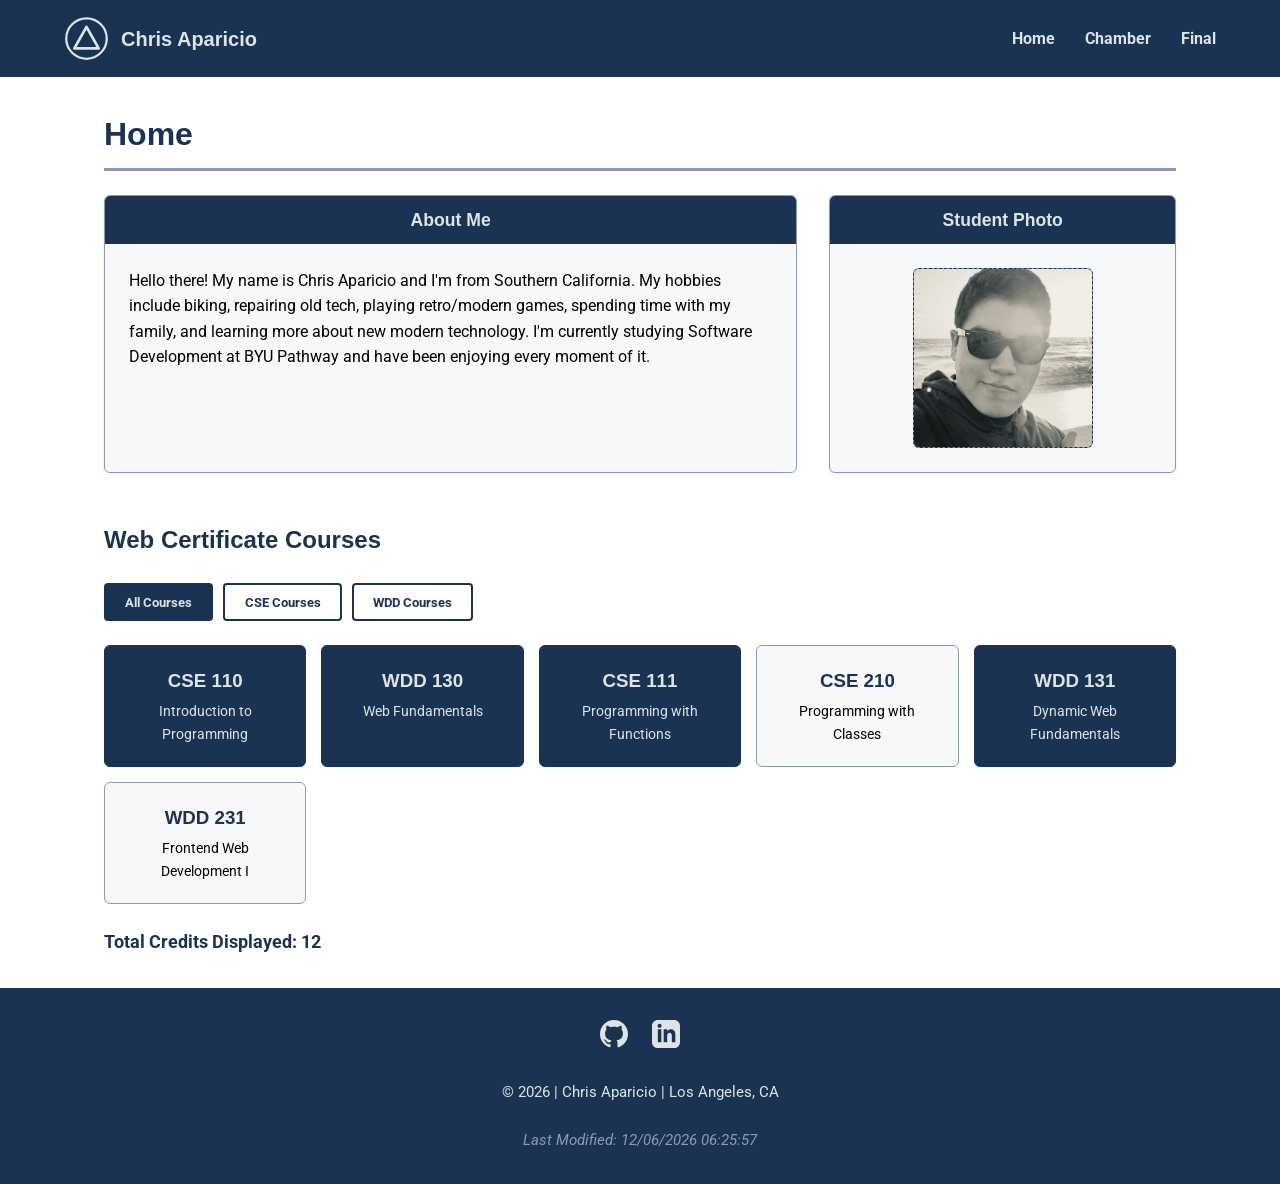
==== index.html @ 40ddac95 "Updated index.html" ====
<!DOCTYPE html>
<html lang="en-US">
<head>
    <meta charset="UTF-8">
    <meta name="viewport" content="width=device-width, initial-scale=1.0">
    <title>Chris Aparicio | WDD231</title>
    <meta name="description" content="Chris Aparicio's homepage for WDD231 Class">
    <meta name="author" content="Chris Aparicio">
    <link rel="preconnect" href="https://fonts.googleapis.com">
    <link rel="preconnect" href="https://fonts.gstatic.com" crossorigin>
    <link href="https://fonts.googleapis.com/css2?family=MerriweatherSans:wght@400;700;900&family=Roboto:wght@400;700&display=swap" rel="stylesheet">
    <link rel="stylesheet" href="styles/index.css">
    <script src="scripts/index.js" defer></script>
</head>
<body>
    <header>
        <div class="logo-area">
            <svg viewBox="0 0 100 100" xmlns="http://www.w3.org/2000/svg">
                <circle cx="50" cy="50" r="45" stroke="currentColor" stroke-width="5" fill="none"/>
                <polygon points="50,24 23,72 77,72" stroke="currentColor" stroke-width="6" fill="none" stroke-linejoin="round" stroke-linecap="round"/>
            </svg>
            <span>Chris Aparicio</span>
        </div>        
        <button class="menu-toggle" aria-label="Toggle Menu" id="menuButton">☰</button>
        <nav id="primaryNav">
            <ul>
                <li><a href="#" class="active">Home</a></li>
                <li><a href="chamber.html">Chamber</a></li>
                <li><a href="final.html">Final</a></li>
            </ul>
        </nav>
    </header>
    <main>
        <h1>Home</h1>        
        <div class="profile-grid">
            <div class="profile-box">
                <div class="box-header">About Me</div>
                <div class="box-content">
                    <p>Hello there! My name is Chris Aparicio and I'm from Southern California. My hobbies include biking, repairing old tech, playing retro/modern games, spending time with my family, and learning more about new modern technology. I'm currently studying Software Development at BYU Pathway and have been enjoying every moment of it.</p>
                </div>
            </div>
            <div class="profile-box">
                <div class="box-header">Student Photo</div>
                <div class="box-content photo-box">
                    <img src="images/profile.jpg" alt="Student Profile Picture" class="profile-photo" width="180" height="180">
                </div>
            </div>
        </div>
        <section class="certificate-section">
            <h2>Web Certificate Courses</h2>
            <div class="filter-buttons">
                <button id="filter-all" class="btn active">All Courses</button>
                <button id="filter-cse" class="btn">CSE Courses</button>
                <button id="filter-wdd" class="btn">WDD Courses</button>
            </div>
            <div id="course-container" class="course-grid"></div>
            <p class="credit-total">Total Credits Displayed: <span id="total-credits">0</span></p>
        </section>
    </main>
    <footer>
        <div class="social-links">
            <a href="https://github.com/ChrisApps10/wdd231" target="_blank" aria-label="GitHub Account">
                <svg viewBox="0 0 24 24" xmlns="http://www.w3.org/2000/svg" fill="currentColor"><path d="M12 0c-6.626 0-12 5.373-12 12 0 5.302 3.438 9.8 8.207 11.387.599.111.793-.261.793-.577v-2.234c-3.338.726-4.033-1.416-4.033-1.416-.546-1.387-1.333-1.756-1.333-1.756-1.089-.745.083-.729.083-.729 1.205.084 1.839 1.237 1.839 1.237 1.07 1.834 2.807 1.304 3.492.997.107-.775.418-1.305.762-1.604-2.665-.305-5.467-1.334-5.467-5.931 0-1.311.469-2.381 1.236-3.221-.124-.303-.535-1.524.117-3.176 0 0 1.008-.322 3.301 1.23.957-.266 1.983-.399 3.003-.404 1.02.005 2.047.138 3.006.404 2.291-1.552 3.297-1.23 3.297-1.23.653 1.653.242 2.874.118 3.176.77.84 1.235 1.911 1.235 3.221 0 4.609-2.807 5.624-5.479 5.921.43.372.823 1.102.823 2.222v3.293c0 .319.192.694.801.576 4.765-1.589 8.199-6.086 8.199-11.386 0-6.627-5.373-12-12-12z"/></svg>
            </a>
            <a href="https://linkedin.com" target="_blank" aria-label="LinkedIn Account">
                <svg viewBox="0 0 24 24" xmlns="http://www.w3.org/2000/svg" fill="currentColor"><path d="M19 0h-14c-2.761 0-5 2.239-5 5v14c0 2.761 2.239 5 5 5h14c2.762 0 5-2.239 5-5v-14c0-2.761-2.238-5-5-5zm-11 19h-3v-11h3v11zm-1.5-12.268c-.966 0-1.75-.79-1.75-1.764s.784-1.764 1.75-1.764 1.75.79 1.75 1.764-.783 1.764-1.75 1.764zm13.5 12.268h-3v-5.604c0-3.368-4-3.113-4 0v5.604h-3v-11h3v1.765c1.396-2.586 7-2.777 7 2.476v6.759z"/></svg>
            </a>
        </div>
        <div class="footer-info">
            <p>&copy; <span id="currentyear"></span> | Chris Aparicio | Los Angeles, CA</p>
        </div>
        <p id="lastModified"></p>
    </footer>
</body>
</html>
---- styles/index.css ----
:root {
    --primary-color: #1B3352;
    --secondary-color: rgba(222, 227, 232, 0.25);
    --text-dark: #000000;
    --text-light: #DEE3E8;
    --accent-color: #8E9AAF;
    --heading-font: 'Merriweather Sans', sans-serif;
    --main-font: 'Roboto', sans-serif;
}

* {
    box-sizing: border-box;
    margin: 0;
    padding: 0;
}

body {
    font-family: var(--main-font);
    color: var(--text-dark);
    background-color: #FFFFFF;
    line-height: 1.6;
    display: flex;
    flex-direction: column;
    min-height: 100vh;
    overflow-x: hidden;
}

h1, h2, h3 {
    font-family: var(--heading-font);
    color: var(--primary-color);
}

h1 { font-weight: 900; }
h2, h3 { font-weight: 700; }

a {
    color: inherit;
    text-decoration: none;
}

header {
    background-color: var(--primary-color);
    color: var(--text-light);
    display: flex;
    justify-content: space-between;
    align-items: center;
    padding: 1rem 5%;
    position: relative;
    z-index: 1000;
}

.logo-area {
    display: flex;
    align-items: center;
    gap: 12px;
}

header svg {
    width: 45px;
    height: 45px;
    color: var(--text-light);
    flex-shrink: 0;
}

header span {
    font-family: var(--heading-font);
    font-weight: 700;
    font-size: 1.25rem;
    white-space: nowrap;
}

.menu-toggle {
    display: block;
    background: none;
    border: none;
    color: var(--text-light);
    font-size: 1.75rem;
    cursor: pointer;
    padding: 0.5rem;
    line-height: 1;
}

nav {
    display: none;
    position: absolute;
    top: 100%;
    left: 0;
    width: 100%;
    background-color: var(--primary-color);
    border-top: 1px solid var(--accent-color);
    box-shadow: 0 4px 10px rgba(0, 0, 0, 0.15);
}

nav.open {
    display: block;
}

nav ul {
    list-style: none;
    display: flex;
    flex-direction: column;
    width: 100%;
}

nav li {
    width: 100%;
    text-align: center;
}

nav a,
nav a.active {
    display: block;
    padding: 1rem 0;
    font-weight: 700;
    color: var(--text-light);
    border-bottom: 1px solid rgba(222, 227, 232, 0.1);
    background-color: transparent;
    transition: color 0.2s ease;
}

nav a:hover {
    color: #A2B0C3;
    background-color: transparent;
}

nav a:active {
    color: #6C7A8C;
    background-color: transparent;
}

main {
    flex: 1;
    padding: 2rem 5%;
    max-width: 1200px;
    margin: 0 auto;
    width: 100%;
}

h1 {
    font-size: 2rem;
    margin-bottom: 1.5rem;
    border-bottom: 3px solid var(--accent-color);
    padding-bottom: 0.5rem;
}

.profile-grid {
    display: grid;
    grid-template-columns: 1fr;
    gap: 1.5rem;
    margin-bottom: 2rem;
}

.profile-box {
    border: 1px solid var(--accent-color);
    border-radius: 6px;
    overflow: hidden;
    display: flex;
    flex-direction: column;
    height: 100%;
    box-shadow: 0 2px 5px rgba(0,0,0,0.05);
}

.box-header {
    background-color: var(--primary-color);
    color: var(--text-light);
    text-align: center;
    padding: 0.6rem;
    font-family: var(--heading-font);
    font-weight: 700;
    font-size: 1.1rem;
}

.box-content {
    background-color: var(--secondary-color);
    padding: 1.5rem;
    flex: 1;
}

.about-text {
    font-size: 1.5rem;
    line-height: 1.8;
}

.photo-box {
    display: flex;
    justify-content: center;
    align-items: center;
}

.profile-photo {
    width: 180px;
    height: 180px;
    border-radius: 6px;
    border: 1px dashed var(--primary-color);
    background-color: var(--accent-color);
    object-fit: cover;
}

footer {
    background-color: var(--primary-color);
    color: var(--text-light);
    padding: 2rem 5%;
    text-align: center;
    display: flex;
    flex-direction: column;
    gap: 1.25rem;
    margin-top: auto;
    font-size: 0.95rem;
}

.social-links {
    display: flex;
    justify-content: center;
    gap: 1.5rem;
}

.social-links a {
    display: inline-block;
    transition: transform 0.2s ease;
}

.social-links a:hover {
    transform: scale(1.15);
}

.social-links svg {
    width: 28px;
    height: 28px;
    color: var(--text-light);
    transition: color 0.3s;
}

.social-links a:hover svg {
    color: var(--accent-color);
}

.footer-info p {
    margin: 0.25rem 0;
}

#lastModified {
    font-style: italic;
    color: var(--accent-color);
}

img {
    max-width: 100%;
    height: auto;
    object-fit: cover;
    display: block;
}

.certificate-section {
    margin-top: 3rem;
    background-color: #FFFFFF;
    border: none;
    box-shadow: none;
    padding: 0;
}

.filter-buttons {
    display: flex;
    gap: 10px;
    margin: 1.5rem 0;
}

.btn {
    padding: 0.6rem 1.2rem;
    border: 2px solid var(--primary-color);
    background-color: transparent;
    color: var(--primary-color);
    font-family: var(--main-font);
    font-weight: 700;
    cursor: pointer;
    border-radius: 4px;
    transition: all 0.3s ease;
}

.btn:hover, .btn.active {
    background-color: var(--primary-color);
    color: var(--text-light);
}

.course-grid {
    display: grid;
    grid-template-columns: repeat(auto-fit, minmax(200px, 1fr));
    gap: 15px;
    margin-bottom: 1.5rem;
}

.course-card {
    background-color: var(--secondary-color);
    border: 1px solid var(--accent-color);
    border-radius: 6px;
    padding: 1.25rem;
    text-align: center;
    transition: transform 0.2s ease;
}

.course-card.completed {
    background-color: var(--primary-color);
    border-color: var(--primary-color);
}

.course-card.completed h3,
.course-card.completed .course-title {
    color: var(--text-light);
}

.course-title {
    font-size: 0.9rem;
    margin-top: 0.25rem;
}

.credit-total {
    font-weight: 700;
    font-size: 1.1rem;
    color: var(--primary-color);
    margin-top: 1rem;
}

@media (min-width: 768px) {
    .menu-toggle {
        display: none;
    }

    nav {
        display: block !important;
        position: static;
        width: auto;
        background-color: transparent;
        border-top: none;
        box-shadow: none;
    }

    nav ul {
        flex-direction: row;
        gap: 30px;
    }

    nav li {
        width: auto;
    }

    nav a,
    nav a.active {
        padding: 0.5rem 0;
        border-bottom: none;
        border-radius: 0;
    }
    
    nav a:hover {
        color: #A2B0C3;
    }
    
    nav a:active {
        color: #6C7A8C;
    }

    .profile-grid {
        grid-template-columns: 2fr 1fr;
        align-items: stretch;
        gap: 2rem;
    }
}
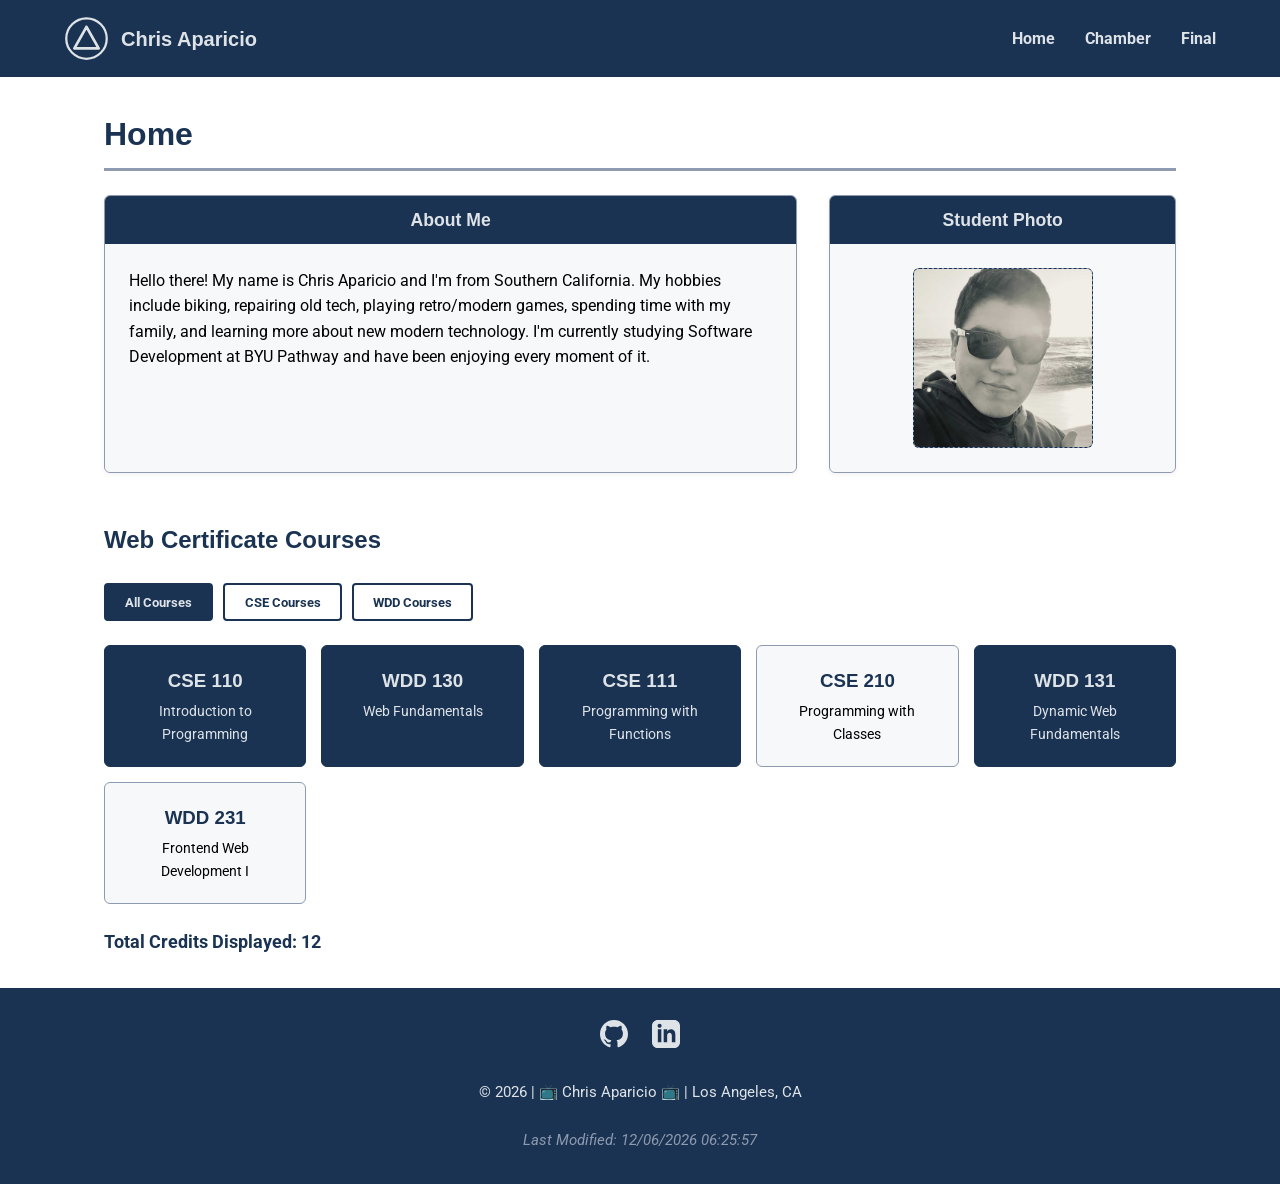
==== commit 4df25565: "Updated W02 Chamber Directory Page" ====
--- a/index.html
+++ b/index.html
@@ -67,7 +67,7 @@
             </a>
         </div>
         <div class="footer-info">
-            <p>&copy; <span id="currentyear"></span> | Chris Aparicio | Los Angeles, CA</p>
+            <p>&copy; <span id="currentyear"></span> | 📺 Chris Aparicio 📺 | Los Angeles, CA</p>
         </div>
         <p id="lastModified"></p>
     </footer>
